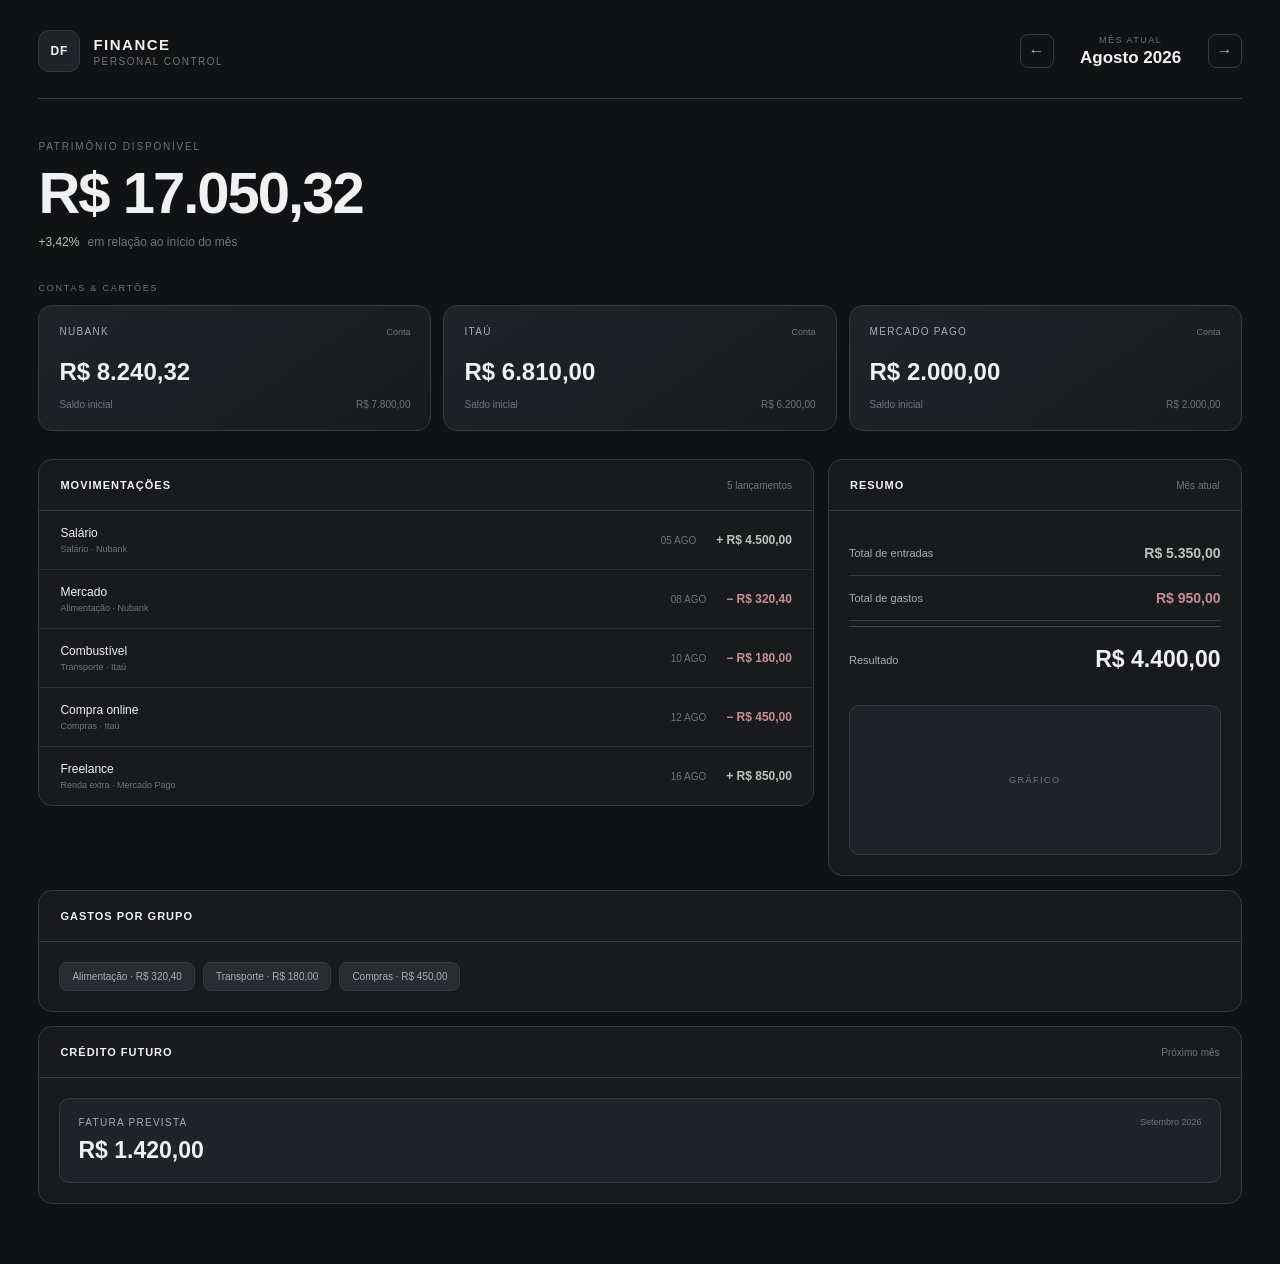
==== index.html @ 7b8a0414 "fist, template completo" ====
<!DOCTYPE html>
<html lang="pt-BR">

<head>

    <meta charset="UTF-8">

    <meta
        name="viewport"
        content="width=device-width, initial-scale=1.0"
    >

    <title>Finance</title>

    <link rel="stylesheet" href="./css/base.css">
    <link rel="stylesheet" href="./css/theme.css">
    <link rel="stylesheet" href="./css/layout.css">

</head>


<body>

    <main id="app">

        <header id="header"></header>

        <section id="balance"></section>

        <section id="accounts"></section>

        <section class="main-grid">

            <section id="transactions"></section>

            <aside id="summary"></aside>

        </section>

        <section id="categories"></section>

        <section id="credit"></section>

    </main>


    <script
        type="module"
        src="./js/app.js"
    ></script>

</body>

</html>
---- css/base.css ----
* {
    box-sizing: border-box;
}


html {
    scroll-behavior: smooth;
}


body {

    margin: 0;

    background: var(--bg);

    color: var(--text);

    font-family:
        Inter,
        "Segoe UI",
        Roboto,
        Arial,
        sans-serif;

    -webkit-font-smoothing: antialiased;

}


button,
input,
select {

    font: inherit;

}


button {

    cursor: pointer;

}


button:focus-visible,
input:focus-visible,
select:focus-visible {

    outline: 1px solid var(--border-light);

    outline-offset: 2px;

}


h1,
h2,
h3,
p {

    margin: 0;

}


.hidden {

    display: none !important;

}
---- css/theme.css ----
:root {

    /* =========================
       BACKGROUND
    ========================= */

    --bg: #111214;

    --surface: #181a1e;

    --surface-2: #202328;

    --surface-3: #292d32;


    /* =========================
       BORDERS
    ========================= */

    --border: #353940;

    --border-light: #41454c;


    /* =========================
       TEXT
    ========================= */

    --text: #f0f1f2;

    --text-soft: #a8acb2;

    --text-muted: #6f747c;


    /* =========================
       STATUS
    ========================= */

    --positive: #b8c5bc;

    --negative: #c58f92;

    --warning: #c2b58d;


    /* =========================
       GENERAL
    ========================= */

    --radius: 14px;

    --radius-small: 9px;

    --transition: 180ms ease;

}
---- css/layout.css ----
/* =========================
   PAGE
========================= */

#app {

    width: min(1500px, 94%);

    margin: 0 auto;

    padding: 30px 0 60px;

}


/* =========================
   HEADER
========================= */

.header {

    display: flex;

    align-items: center;

    justify-content: space-between;

    padding-bottom: 26px;

    border-bottom: 1px solid var(--border);

}


/* =========================
   BRAND
========================= */

.brand {

    display: flex;

    align-items: center;

    gap: 13px;

}


.brand-logo {

    width: 42px;
    height: 42px;

    display: flex;

    align-items: center;
    justify-content: center;

    background: var(--surface-2);

    border: 1px solid var(--border);

    border-radius: 11px;

    font-size: 12px;

    font-weight: 700;

    letter-spacing: 1px;

}


.brand-name {

    font-size: 15px;

    font-weight: 650;

    letter-spacing: 1.5px;

}


.brand-subtitle {

    margin-top: 3px;

    color: var(--text-muted);

    font-size: 10px;

    text-transform: uppercase;

    letter-spacing: 1.5px;

}


/* =========================
   MONTH
========================= */

.month-control {

    display: flex;

    align-items: center;

    gap: 12px;

}


.month-button {

    width: 34px;
    height: 34px;

    display: flex;

    align-items: center;
    justify-content: center;

    background: transparent;

    color: var(--text-soft);

    border: 1px solid var(--border);

    border-radius: 8px;

    transition: var(--transition);

}


.month-button:hover {

    background: var(--surface-2);

    border-color: var(--border-light);

}


.month-display {

    min-width: 130px;

    text-align: center;

}


.month-label {

    color: var(--text-muted);

    font-size: 9px;

    text-transform: uppercase;

    letter-spacing: 1.5px;

}


.month-name {

    margin-top: 3px;

    font-size: 17px;

    font-weight: 600;

}


/* =========================
   BALANCE
========================= */

.balance-section {

    padding: 42px 0 34px;

}


.balance-label {

    color: var(--text-muted);

    font-size: 10px;

    text-transform: uppercase;

    letter-spacing: 1.8px;

}


.balance-value {

    margin-top: 7px;

    font-size: clamp(38px, 5vw, 58px);

    font-weight: 600;

    letter-spacing: -2px;

}


.balance-change {

    display: flex;

    align-items: center;

    gap: 8px;

    margin-top: 9px;

    color: var(--text-muted);

    font-size: 12px;

}


.positive {

    color: var(--positive);

}


.negative {

    color: var(--negative);

}


/* =========================
   ACCOUNTS
========================= */

.section-label {

    margin-bottom: 12px;

    color: var(--text-muted);

    font-size: 9px;

    text-transform: uppercase;

    letter-spacing: 1.8px;

}


.accounts-grid {

    display: grid;

    grid-template-columns:
        repeat(
            auto-fit,
            minmax(220px, 1fr)
        );

    gap: 12px;

}


.account-card {

    padding: 20px;

    background:
        linear-gradient(
            145deg,
            var(--surface-2),
            var(--surface)
        );

    border: 1px solid var(--border);

    border-radius: var(--radius);

    transition: var(--transition);

}


.account-card:hover {

    transform: translateY(-2px);

    border-color: var(--border-light);

}


.account-header {

    display: flex;

    justify-content: space-between;

    align-items: center;

}


.account-name {

    color: var(--text-soft);

    font-size: 10px;

    text-transform: uppercase;

    letter-spacing: 1.3px;

}


.account-type {

    color: var(--text-muted);

    font-size: 9px;

}


.account-value {

    margin-top: 21px;

    font-size: 24px;

    font-weight: 550;

}


.account-footer {

    display: flex;

    justify-content: space-between;

    margin-top: 13px;

    color: var(--text-muted);

    font-size: 10px;

}


/* =========================
   MAIN GRID
========================= */

.main-grid {

    display: grid;

    grid-template-columns:
        minmax(0, 1.5fr)
        minmax(300px, .8fr);

    gap: 14px;

    margin-top: 28px;

}


/* =========================
   PANEL
========================= */

.panel {

    overflow: hidden;

    background: var(--surface);

    border: 1px solid var(--border);

    border-radius: var(--radius);

}


.panel-header {

    display: flex;

    align-items: center;

    justify-content: space-between;

    padding: 19px 21px;

    border-bottom: 1px solid var(--border);

}


.panel-title {

    font-size: 11px;

    font-weight: 600;

    text-transform: uppercase;

    letter-spacing: 1px;

}


.panel-subtitle {

    color: var(--text-muted);

    font-size: 10px;

}


/* =========================
   TRANSACTIONS
========================= */

.transaction {

    display: grid;

    grid-template-columns:
        1fr
        auto
        auto;

    align-items: center;

    gap: 20px;

    padding: 15px 21px;

    border-bottom: 1px solid #292c31;

}


.transaction:last-child {

    border-bottom: 0;

}


.transaction-name {

    font-size: 12px;

    font-weight: 500;

}


.transaction-meta {

    margin-top: 4px;

    color: var(--text-muted);

    font-size: 9px;

}


.transaction-date {

    color: var(--text-muted);

    font-size: 10px;

}


.transaction-value {

    font-size: 12px;

    font-weight: 600;

    text-align: right;

}


/* =========================
   SUMMARY
========================= */

.summary {

    padding: 20px;

}


.summary-row {

    display: flex;

    align-items: center;

    justify-content: space-between;

    padding: 14px 0;

    border-bottom: 1px solid var(--border);

}


.summary-label {

    color: var(--text-soft);

    font-size: 11px;

}


.summary-value {

    font-size: 14px;

    font-weight: 600;

}


.summary-total {

    margin-top: 5px;

    padding-top: 19px;

    border-top: 1px solid var(--border-light);

    border-bottom: 0;

}


.summary-total .summary-value {

    font-size: 23px;

}


/* =========================
   CHART
========================= */

.chart-placeholder {

    height: 150px;

    margin-top: 18px;

    display: flex;

    align-items: center;

    justify-content: center;

    background: var(--surface-2);

    border: 1px solid var(--border);

    border-radius: 10px;

    color: var(--text-muted);

    font-size: 9px;

    letter-spacing: 1.5px;

}


/* =========================
   CATEGORIES
========================= */

.bottom-panel {

    margin-top: 14px;

}


.category-container {

    padding: 20px;

}


.category-list {

    display: flex;

    flex-wrap: wrap;

    gap: 8px;

}


.category {

    padding: 8px 12px;

    background: var(--surface-3);

    border: 1px solid var(--border);

    border-radius: 8px;

    color: var(--text-soft);

    font-size: 10px;

}


/* =========================
   CREDIT
========================= */

.credit-panel {

    margin-top: 14px;

}


.credit-content {

    padding: 20px;

}


.credit-box {

    padding: 18px;

    background: var(--surface-2);

    border: 1px solid var(--border);

    border-radius: 10px;

}


.credit-header {

    display: flex;

    justify-content: space-between;

}


.credit-label {

    color: var(--text-soft);

    font-size: 10px;

    text-transform: uppercase;

    letter-spacing: 1.3px;

}


.credit-month {

    color: var(--text-muted);

    font-size: 9px;

}


.credit-value {

    margin-top: 9px;

    font-size: 23px;

    font-weight: 600;

}


/* =========================
   MOBILE
========================= */

@media (max-width: 850px) {

    #app {

        width: 92%;

        padding-top: 20px;

    }


    .main-grid {

        grid-template-columns: 1fr;

    }


    .header {

        align-items: flex-start;

    }


    .transaction {

        grid-template-columns:
            1fr
            auto;

    }


    .transaction-date {

        display: none;

    }

}


@media (max-width: 520px) {

    .brand-subtitle {

        display: none;

    }


    .month-display {

        min-width: 105px;

    }


    .month-name {

        font-size: 14px;

    }


    .balance-value {

        font-size: 40px;

    }

}
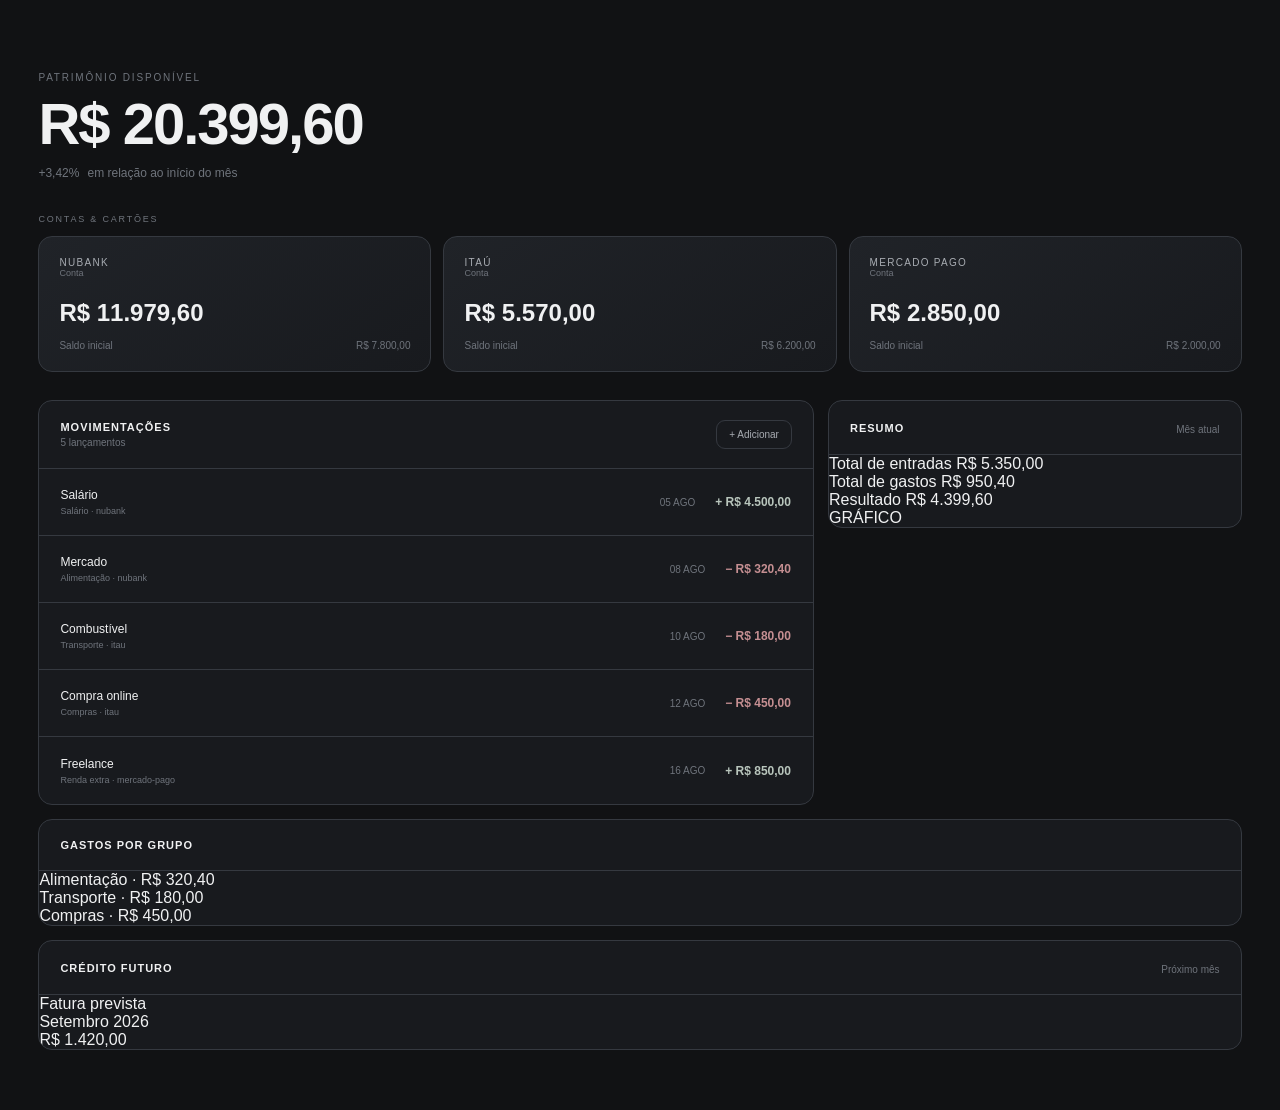
==== commit 9fcc5540: "layout de movimentações ta melhorando kk" ====
--- a/index.html
+++ b/index.html
@@ -10,11 +10,13 @@
         content="width=device-width, initial-scale=1.0"
     >
 
-    <title>Finance</title>
+    <title>Dobberman Finance</title>
 
+
+    <link rel="stylesheet" href="./css/theme.css">
     <link rel="stylesheet" href="./css/base.css">
-    <link rel="stylesheet" href="./css/theme.css">
     <link rel="stylesheet" href="./css/layout.css">
+    <link rel="stylesheet" href="./css/components/transactions.css">
 
 </head>
 
--- a/css/base.css
+++ b/css/base.css
@@ -1,12 +1,24 @@
+/* =========================
+   RESET
+========================= */
+
 * {
+
     box-sizing: border-box;
+
 }
 
 
 html {
+
     scroll-behavior: smooth;
+
 }
 
+
+/* =========================
+   BODY
+========================= */
 
 body {
 
@@ -28,6 +40,10 @@
 }
 
 
+/* =========================
+   FORM ELEMENTS
+========================= */
+
 button,
 input,
 select {
@@ -44,6 +60,10 @@
 }
 
 
+/* =========================
+   ACCESSIBILITY
+========================= */
+
 button:focus-visible,
 input:focus-visible,
 select:focus-visible {
@@ -55,6 +75,10 @@
 }
 
 
+/* =========================
+   TEXT
+========================= */
+
 h1,
 h2,
 h3,
@@ -65,6 +89,10 @@
 }
 
 
+/* =========================
+   UTILITIES
+========================= */
+
 .hidden {
 
     display: none !important;
--- a/css/layout.css
+++ b/css/layout.css
@@ -63,6 +63,8 @@
 
     border-radius: 11px;
 
+    color: var(--text);
+
     font-size: 12px;
 
     font-weight: 700;
@@ -123,6 +125,8 @@
     align-items: center;
     justify-content: center;
 
+    padding: 0;
+
     background: transparent;
 
     color: var(--text-soft);
@@ -228,20 +232,6 @@
     color: var(--text-muted);
 
     font-size: 12px;
-
-}
-
-
-.positive {
-
-    color: var(--positive);
-
-}
-
-
-.negative {
-
-    color: var(--negative);
 
 }
 
@@ -313,9 +303,9 @@
 
     display: flex;
 
+    align-items: center;
+
     justify-content: space-between;
-
-    align-items: center;
 
 }
 
@@ -434,6 +424,8 @@
 
 .panel-subtitle {
 
+    margin-top: 4px;
+
     color: var(--text-muted);
 
     font-size: 10px;
@@ -442,286 +434,195 @@
 
 
 /* =========================
-   TRANSACTIONS
-========================= */
-
-.transaction {
-
-    display: grid;
-
-    grid-template-columns:
-        1fr
-        auto
-        auto;
-
-    align-items: center;
-
-    gap: 20px;
-
-    padding: 15px 21px;
-
-    border-bottom: 1px solid #292c31;
-
-}
-
-
-.transaction:last-child {
-
-    border-bottom: 0;
-
-}
-
-
-.transaction-name {
+   BOTTOM SECTIONS
+========================= */
+
+.bottom-panel {
+
+    margin-top: 14px;
+
+}
+
+
+.credit-panel {
+
+    margin-top: 14px;
+
+}
+
+
+/* =========================
+   EDIT BUTTON
+========================= */
+
+.edit-button {
+
+    width: 30px;
+    height: 30px;
+
+    display: flex;
+
+    align-items: center;
+    justify-content: center;
+
+    padding: 0;
+
+    background: transparent;
+
+    color: var(--text-muted);
+
+    border: 1px solid transparent;
+
+    border-radius: 8px;
+
+    font-size: 14px;
+
+    transition: var(--transition);
+
+}
+
+
+.edit-button:hover {
+
+    background: var(--surface-3);
+
+    color: var(--text);
+
+    border-color: var(--border);
+
+}
+
+
+/* =========================
+   EDIT INPUTS
+========================= */
+
+.edit-input {
+
+    width: 100%;
+
+    background: var(--surface-3);
+
+    color: var(--text);
+
+    border: 1px solid var(--border);
+
+    border-radius: 8px;
+
+    padding: 10px 12px;
+
+    font-family: inherit;
+
+    transition: var(--transition);
+
+}
+
+
+.edit-input:hover {
+
+    border-color: var(--border-light);
+
+}
+
+
+.edit-input:focus {
+
+    border-color: var(--text-soft);
+
+    outline: none;
+
+}
+
+
+.edit-input.text {
 
     font-size: 12px;
 
-    font-weight: 500;
-
-}
-
-
-.transaction-meta {
-
-    margin-top: 4px;
-
-    color: var(--text-muted);
-
-    font-size: 9px;
-
-}
-
-
-.transaction-date {
-
-    color: var(--text-muted);
+    font-weight: 600;
+
+}
+
+
+.edit-input.money {
+
+    font-size: 22px;
+
+    font-weight: 600;
+
+}
+
+
+.edit-input.small {
+
+    font-size: 11px;
+
+}
+
+
+/* =========================
+   EDIT ACTIONS
+========================= */
+
+.edit-actions {
+
+    display: flex;
+
+    justify-content: flex-end;
+
+    gap: 8px;
+
+    margin-top: 16px;
+
+}
+
+
+.edit-action {
+
+    padding: 9px 14px;
+
+    border-radius: 8px;
 
     font-size: 10px;
 
-}
-
-
-.transaction-value {
-
-    font-size: 12px;
-
     font-weight: 600;
 
-    text-align: right;
-
-}
-
-
-/* =========================
-   SUMMARY
-========================= */
-
-.summary {
-
-    padding: 20px;
-
-}
-
-
-.summary-row {
-
-    display: flex;
-
-    align-items: center;
-
-    justify-content: space-between;
-
-    padding: 14px 0;
-
-    border-bottom: 1px solid var(--border);
-
-}
-
-
-.summary-label {
+    transition: var(--transition);
+
+}
+
+
+.edit-cancel {
+
+    background: transparent;
 
     color: var(--text-soft);
 
-    font-size: 11px;
-
-}
-
-
-.summary-value {
-
-    font-size: 14px;
-
-    font-weight: 600;
-
-}
-
-
-.summary-total {
-
-    margin-top: 5px;
-
-    padding-top: 19px;
-
-    border-top: 1px solid var(--border-light);
-
-    border-bottom: 0;
-
-}
-
-
-.summary-total .summary-value {
-
-    font-size: 23px;
-
-}
-
-
-/* =========================
-   CHART
-========================= */
-
-.chart-placeholder {
-
-    height: 150px;
-
-    margin-top: 18px;
-
-    display: flex;
-
-    align-items: center;
-
-    justify-content: center;
-
-    background: var(--surface-2);
-
     border: 1px solid var(--border);
 
-    border-radius: 10px;
-
-    color: var(--text-muted);
-
-    font-size: 9px;
-
-    letter-spacing: 1.5px;
-
-}
-
-
-/* =========================
-   CATEGORIES
-========================= */
-
-.bottom-panel {
-
-    margin-top: 14px;
-
-}
-
-
-.category-container {
-
-    padding: 20px;
-
-}
-
-
-.category-list {
-
-    display: flex;
-
-    flex-wrap: wrap;
-
-    gap: 8px;
-
-}
-
-
-.category {
-
-    padding: 8px 12px;
+}
+
+
+.edit-cancel:hover {
 
     background: var(--surface-3);
 
-    border: 1px solid var(--border);
-
-    border-radius: 8px;
-
-    color: var(--text-soft);
-
-    font-size: 10px;
-
-}
-
-
-/* =========================
-   CREDIT
-========================= */
-
-.credit-panel {
-
-    margin-top: 14px;
-
-}
-
-
-.credit-content {
-
-    padding: 20px;
-
-}
-
-
-.credit-box {
-
-    padding: 18px;
-
-    background: var(--surface-2);
-
-    border: 1px solid var(--border);
-
-    border-radius: 10px;
-
-}
-
-
-.credit-header {
-
-    display: flex;
-
-    justify-content: space-between;
-
-}
-
-
-.credit-label {
-
-    color: var(--text-soft);
-
-    font-size: 10px;
-
-    text-transform: uppercase;
-
-    letter-spacing: 1.3px;
-
-}
-
-
-.credit-month {
-
-    color: var(--text-muted);
-
-    font-size: 9px;
-
-}
-
-
-.credit-value {
-
-    margin-top: 9px;
-
-    font-size: 23px;
-
-    font-weight: 600;
+}
+
+
+.edit-save {
+
+    background: var(--text);
+
+    color: var(--bg);
+
+    border: 1px solid var(--text);
+
+}
+
+
+.edit-save:hover {
+
+    opacity: .85;
 
 }
 
@@ -754,52 +655,36 @@
 
     }
 
-
-    .transaction {
-
-        grid-template-columns:
-            1fr
-            auto;
+}
+
+
+@media (max-width: 520px) {
+
+    .brand-subtitle {
+
+        display: none;
 
     }
 
 
-    .transaction-date {
-
-        display: none;
+    .month-display {
+
+        min-width: 105px;
 
     }
 
-}
-
-
-@media (max-width: 520px) {
-
-    .brand-subtitle {
-
-        display: none;
+
+    .month-name {
+
+        font-size: 14px;
 
     }
 
 
-    .month-display {
-
-        min-width: 105px;
+    .balance-value {
+
+        font-size: 40px;
 
     }
 
-
-    .month-name {
-
-        font-size: 14px;
-
-    }
-
-
-    .balance-value {
-
-        font-size: 40px;
-
-    }
-
 }
--- a/css/components/transactions.css
+++ b/css/components/transactions.css
@@ -0,0 +1,562 @@
+ /* =========================
+    TRANSACTIONS LIST
+ ========================= */
+
+.transactions-list {
+
+    max-height: 430px;
+
+    overflow-y: auto;
+
+}
+
+
+/* =========================
+   TRANSACTION
+========================= */
+
+.transaction {
+
+    display: flex;
+
+    align-items: stretch;
+
+    min-height: 67px;
+
+    border-bottom: 1px solid var(--border);
+
+    overflow: hidden;
+
+    transition:
+        background var(--transition);
+
+}
+
+
+.transaction:last-child {
+
+    border-bottom: 0;
+
+}
+
+
+.transaction:hover {
+
+    background: rgba(255, 255, 255, 0.018);
+
+}
+
+
+/* =========================
+   CONTENT
+========================= */
+
+.transaction-content {
+
+    flex: 1;
+
+    min-width: 0;
+
+    display: grid;
+
+    grid-template-columns:
+        minmax(0, 1fr)
+        auto
+        auto;
+
+    align-items: center;
+
+    gap: 20px;
+
+    padding: 15px 21px;
+
+    transition:
+        padding-right 180ms ease;
+
+}
+
+
+/* =========================
+   MAIN
+========================= */
+
+.transaction-main {
+
+    min-width: 0;
+
+}
+
+
+.transaction-name {
+
+    overflow: hidden;
+
+    color: var(--text);
+
+    font-size: 12px;
+
+    font-weight: 500;
+
+    text-overflow: ellipsis;
+
+    white-space: nowrap;
+
+}
+
+
+.transaction-meta {
+
+    margin-top: 4px;
+
+    color: var(--text-muted);
+
+    font-size: 9px;
+
+}
+
+
+/* =========================
+   DATE
+========================= */
+
+.transaction-date {
+
+    color: var(--text-muted);
+
+    font-size: 10px;
+
+    white-space: nowrap;
+
+}
+
+
+/* =========================
+   VALUE
+========================= */
+
+.transaction-value {
+
+    font-size: 12px;
+
+    font-weight: 600;
+
+    text-align: right;
+
+    white-space: nowrap;
+
+}
+
+
+.transaction-value.positive {
+
+    color: var(--positive);
+
+}
+
+
+.transaction-value.negative {
+
+    color: var(--negative);
+
+}
+
+
+/* =========================
+   EDIT BUTTON
+========================= */
+
+.transaction-edit {
+
+    width: 0;
+
+    min-width: 0;
+
+    flex-shrink: 0;
+
+    display: flex;
+
+    align-items: center;
+
+    justify-content: center;
+
+    padding: 0;
+
+    background: var(--surface-2);
+
+    color: var(--text-muted);
+
+    border: 0;
+
+    border-left: 1px solid transparent;
+
+    font-size: 14px;
+
+    overflow: hidden;
+
+    opacity: 0;
+
+    transform: translateX(100%);
+
+    pointer-events: none;
+
+    transition:
+        width 180ms ease,
+        min-width 180ms ease,
+        opacity 140ms ease,
+        transform 180ms ease,
+        border-color 180ms ease,
+        background 180ms ease,
+        color 180ms ease;
+
+}
+
+
+/* =========================
+   SHOW EDIT
+========================= */
+
+.transaction:hover .transaction-edit {
+
+    width: 44px;
+
+    min-width: 44px;
+
+    border-left-color: var(--border);
+
+    opacity: 1;
+
+    transform: translateX(0);
+
+    pointer-events: auto;
+
+}
+
+
+/* =========================
+   BUTTON HOVER
+========================= */
+
+.transaction-edit:hover {
+
+    background: var(--surface-3);
+
+    color: var(--text);
+
+}
+
+
+/* =========================
+   ADD
+========================= */
+
+.transaction-add {
+
+    padding: 8px 12px;
+
+    background: transparent;
+
+    color: var(--text-soft);
+
+    border: 1px solid var(--border);
+
+    border-radius: var(--radius-small);
+
+    font-size: 10px;
+
+    transition: var(--transition);
+
+}
+
+
+.transaction-add:hover {
+
+    background: var(--surface-2);
+
+    color: var(--text);
+
+    border-color: var(--border-light);
+
+}
+
+
+/* =========================
+   SCROLLBAR
+========================= */
+
+.transactions-list::-webkit-scrollbar {
+
+    width: 6px;
+
+}
+
+
+.transactions-list::-webkit-scrollbar-track {
+
+    background: transparent;
+
+}
+
+
+.transactions-list::-webkit-scrollbar-thumb {
+
+    background: var(--border);
+
+    border-radius: 10px;
+
+}
+
+
+.transactions-list::-webkit-scrollbar-thumb:hover {
+
+    background: var(--border-light);
+
+}
+
+
+/* =========================
+   MOBILE
+========================= */
+
+@media (max-width: 850px) {
+
+    .transaction-content {
+
+        grid-template-columns:
+            minmax(0, 1fr)
+            auto;
+
+    }
+
+
+    .transaction-date {
+
+        display: none;
+
+    }
+
+
+    .transaction-edit {
+
+        width: 44px;
+
+        min-width: 44px;
+
+        opacity: 1;
+
+        transform: translateX(0);
+
+        pointer-events: auto;
+
+        border-left-color: var(--border);
+
+    }
+
+}
+
+
+@media (max-width: 520px) {
+
+    .transaction-content {
+
+        padding-left: 16px;
+
+        padding-right: 16px;
+
+    }
+
+}
+
+/* =========================
+   EDIT FORM
+========================= */
+
+.transaction-edit-form {
+
+    grid-column: 1 / -1;
+
+    display: grid;
+
+    grid-template-columns:
+        minmax(140px, 1.4fr)
+        minmax(110px, 1fr)
+        minmax(120px, 1fr)
+        90px
+        120px
+        auto;
+
+    align-items: center;
+
+    gap: 8px;
+
+}
+
+
+/* =========================
+   INPUT
+========================= */
+
+.transaction-input {
+
+    width: 100%;
+
+    min-width: 0;
+
+    padding: 9px 10px;
+
+    background: var(--surface-2);
+
+    color: var(--text);
+
+    border: 1px solid var(--border);
+
+    border-radius: var(--radius-small);
+
+    font-size: 10px;
+
+    transition: var(--transition);
+
+}
+
+
+.transaction-input::placeholder {
+
+    color: var(--text-muted);
+
+}
+
+
+.transaction-input:hover {
+
+    border-color: var(--border-light);
+
+}
+
+
+.transaction-input:focus {
+
+    outline: none;
+
+    border-color: var(--border-light);
+
+    background: var(--surface-3);
+
+}
+
+
+.transaction-input-money {
+
+    font-weight: 600;
+
+}
+
+
+/* =========================
+   ACTIONS
+========================= */
+
+.transaction-edit-actions {
+
+    display: flex;
+
+    align-items: center;
+
+    gap: 5px;
+
+}
+
+
+.transaction-action {
+
+    padding: 8px 10px;
+
+    border-radius: var(--radius-small);
+
+    font-size: 9px;
+
+    font-weight: 600;
+
+    transition: var(--transition);
+
+}
+
+
+.transaction-cancel {
+
+    background: transparent;
+
+    color: var(--text-muted);
+
+    border: 1px solid var(--border);
+
+}
+
+
+.transaction-cancel:hover {
+
+    background: var(--surface-2);
+
+    color: var(--text-soft);
+
+}
+
+
+.transaction-save {
+
+    background: var(--text);
+
+    color: var(--bg);
+
+    border: 1px solid var(--text);
+
+}
+
+
+.transaction-save:hover {
+
+    opacity: 0.85;
+
+}
+
+
+/* =========================
+   MOBILE
+========================= */
+
+@media (max-width: 850px) {
+
+    .transaction-edit-form {
+
+        grid-template-columns:
+            1fr
+            1fr;
+
+    }
+
+
+    .transaction-edit-actions {
+
+        grid-column: 1 / -1;
+
+        justify-content: flex-end;
+
+    }
+
+}
+
+
+@media (max-width: 520px) {
+
+    .transaction-edit-form {
+
+        grid-template-columns: 1fr;
+
+    }
+
+
+    .transaction-edit-actions {
+
+        grid-column: auto;
+
+    }
+
+}
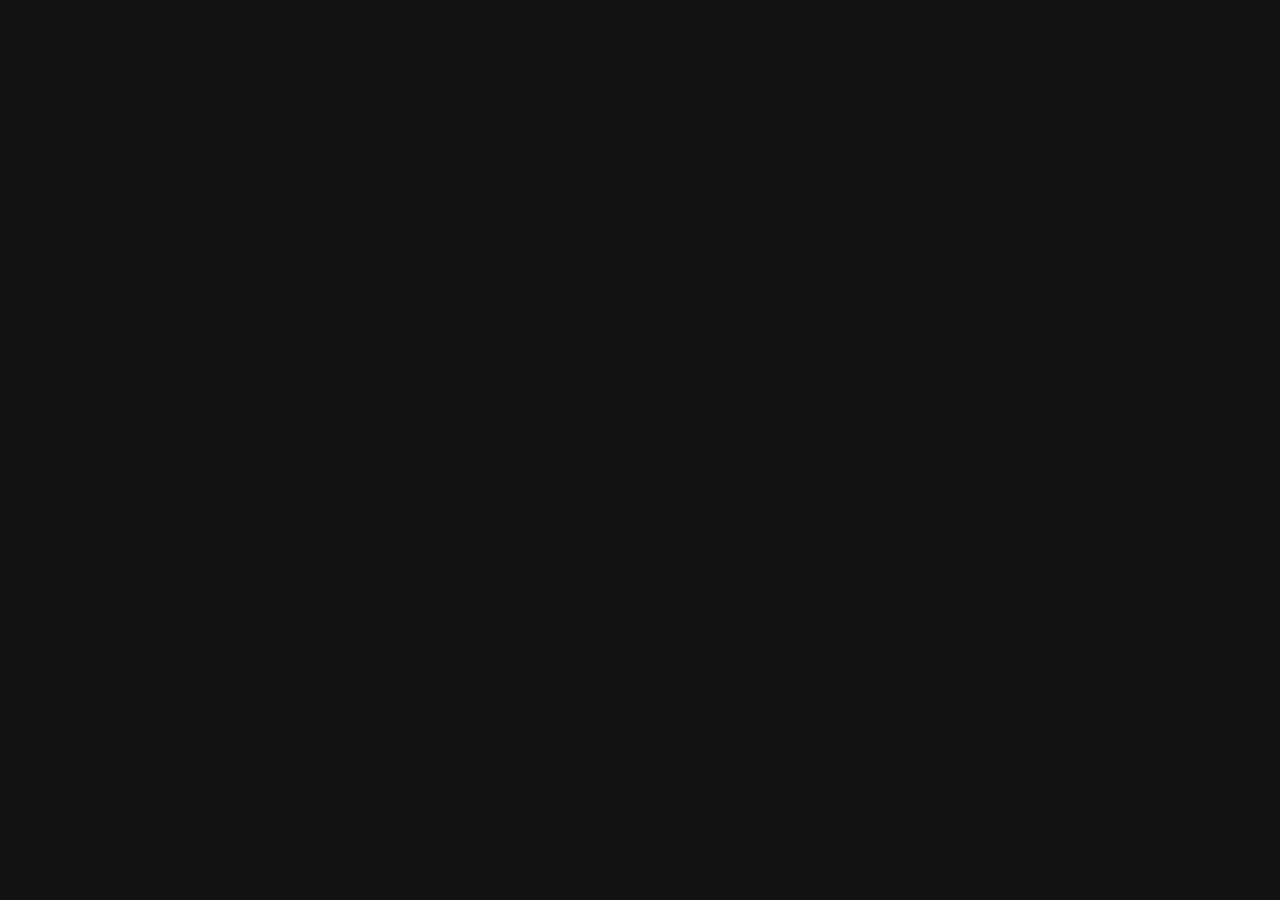
==== commit 3de3e35e: "fase 2 - movimentação" ====
--- a/index.html
+++ b/index.html
@@ -1,4 +1,5 @@
 <!DOCTYPE html>
+
 <html lang="pt-BR">
 
 <head>
@@ -10,41 +11,17 @@
         content="width=device-width, initial-scale=1.0"
     >
 
-    <title>Dobberman Finance</title>
+    <title>Finance</title>
 
-
-    <link rel="stylesheet" href="./css/theme.css">
+    <link rel="stylesheet" href="./css/variables.css">
     <link rel="stylesheet" href="./css/base.css">
     <link rel="stylesheet" href="./css/layout.css">
-    <link rel="stylesheet" href="./css/components/transactions.css">
 
 </head>
 
-
 <body>
 
-    <main id="app">
-
-        <header id="header"></header>
-
-        <section id="balance"></section>
-
-        <section id="accounts"></section>
-
-        <section class="main-grid">
-
-            <section id="transactions"></section>
-
-            <aside id="summary"></aside>
-
-        </section>
-
-        <section id="categories"></section>
-
-        <section id="credit"></section>
-
-    </main>
-
+    <main id="app"></main>
 
     <script
         type="module"
--- a/css/variables.css
+++ b/css/variables.css
@@ -0,0 +1,57 @@
+:root {
+
+    /* =========================
+       BACKGROUND
+    ========================= */
+
+    --bg: #111214;
+
+    --surface: #181a1e;
+
+    --surface-2: #202328;
+
+    --surface-3: #292d32;
+
+
+    /* =========================
+       BORDERS
+    ========================= */
+
+    --border: #353940;
+
+    --border-light: #41454c;
+
+
+    /* =========================
+       TEXT
+    ========================= */
+
+    --text: #f0f1f2;
+
+    --text-soft: #a8acb2;
+
+    --text-muted: #6f747c;
+
+
+    /* =========================
+       STATUS
+    ========================= */
+
+    --positive: #b8c5bc;
+
+    --negative: #c58f92;
+
+    --warning: #c2b58d;
+
+
+    /* =========================
+       GENERAL
+    ========================= */
+
+    --radius: 14px;
+
+    --radius-small: 9px;
+
+    --transition: 180ms ease;
+
+}
--- a/css/base.css
+++ b/css/base.css
@@ -1,7 +1,3 @@
-/* =========================
-   RESET
-========================= */
-
 * {
 
     box-sizing: border-box;
@@ -15,10 +11,6 @@
 
 }
 
-
-/* =========================
-   BODY
-========================= */
 
 body {
 
@@ -40,10 +32,6 @@
 }
 
 
-/* =========================
-   FORM ELEMENTS
-========================= */
-
 button,
 input,
 select {
@@ -60,10 +48,6 @@
 }
 
 
-/* =========================
-   ACCESSIBILITY
-========================= */
-
 button:focus-visible,
 input:focus-visible,
 select:focus-visible {
@@ -75,10 +59,6 @@
 }
 
 
-/* =========================
-   TEXT
-========================= */
-
 h1,
 h2,
 h3,
@@ -89,10 +69,6 @@
 }
 
 
-/* =========================
-   UTILITIES
-========================= */
-
 .hidden {
 
     display: none !important;
--- a/css/layout.css
+++ b/css/layout.css
@@ -1,5 +1,5 @@
 /* =========================
-   PAGE
+   APP
 ========================= */
 
 #app {
@@ -14,352 +14,7 @@
 
 
 /* =========================
-   HEADER
-========================= */
-
-.header {
-
-    display: flex;
-
-    align-items: center;
-
-    justify-content: space-between;
-
-    padding-bottom: 26px;
-
-    border-bottom: 1px solid var(--border);
-
-}
-
-
-/* =========================
-   BRAND
-========================= */
-
-.brand {
-
-    display: flex;
-
-    align-items: center;
-
-    gap: 13px;
-
-}
-
-
-.brand-logo {
-
-    width: 42px;
-    height: 42px;
-
-    display: flex;
-
-    align-items: center;
-    justify-content: center;
-
-    background: var(--surface-2);
-
-    border: 1px solid var(--border);
-
-    border-radius: 11px;
-
-    color: var(--text);
-
-    font-size: 12px;
-
-    font-weight: 700;
-
-    letter-spacing: 1px;
-
-}
-
-
-.brand-name {
-
-    font-size: 15px;
-
-    font-weight: 650;
-
-    letter-spacing: 1.5px;
-
-}
-
-
-.brand-subtitle {
-
-    margin-top: 3px;
-
-    color: var(--text-muted);
-
-    font-size: 10px;
-
-    text-transform: uppercase;
-
-    letter-spacing: 1.5px;
-
-}
-
-
-/* =========================
-   MONTH
-========================= */
-
-.month-control {
-
-    display: flex;
-
-    align-items: center;
-
-    gap: 12px;
-
-}
-
-
-.month-button {
-
-    width: 34px;
-    height: 34px;
-
-    display: flex;
-
-    align-items: center;
-    justify-content: center;
-
-    padding: 0;
-
-    background: transparent;
-
-    color: var(--text-soft);
-
-    border: 1px solid var(--border);
-
-    border-radius: 8px;
-
-    transition: var(--transition);
-
-}
-
-
-.month-button:hover {
-
-    background: var(--surface-2);
-
-    border-color: var(--border-light);
-
-}
-
-
-.month-display {
-
-    min-width: 130px;
-
-    text-align: center;
-
-}
-
-
-.month-label {
-
-    color: var(--text-muted);
-
-    font-size: 9px;
-
-    text-transform: uppercase;
-
-    letter-spacing: 1.5px;
-
-}
-
-
-.month-name {
-
-    margin-top: 3px;
-
-    font-size: 17px;
-
-    font-weight: 600;
-
-}
-
-
-/* =========================
-   BALANCE
-========================= */
-
-.balance-section {
-
-    padding: 42px 0 34px;
-
-}
-
-
-.balance-label {
-
-    color: var(--text-muted);
-
-    font-size: 10px;
-
-    text-transform: uppercase;
-
-    letter-spacing: 1.8px;
-
-}
-
-
-.balance-value {
-
-    margin-top: 7px;
-
-    font-size: clamp(38px, 5vw, 58px);
-
-    font-weight: 600;
-
-    letter-spacing: -2px;
-
-}
-
-
-.balance-change {
-
-    display: flex;
-
-    align-items: center;
-
-    gap: 8px;
-
-    margin-top: 9px;
-
-    color: var(--text-muted);
-
-    font-size: 12px;
-
-}
-
-
-/* =========================
-   ACCOUNTS
-========================= */
-
-.section-label {
-
-    margin-bottom: 12px;
-
-    color: var(--text-muted);
-
-    font-size: 9px;
-
-    text-transform: uppercase;
-
-    letter-spacing: 1.8px;
-
-}
-
-
-.accounts-grid {
-
-    display: grid;
-
-    grid-template-columns:
-        repeat(
-            auto-fit,
-            minmax(220px, 1fr)
-        );
-
-    gap: 12px;
-
-}
-
-
-.account-card {
-
-    padding: 20px;
-
-    background:
-        linear-gradient(
-            145deg,
-            var(--surface-2),
-            var(--surface)
-        );
-
-    border: 1px solid var(--border);
-
-    border-radius: var(--radius);
-
-    transition: var(--transition);
-
-}
-
-
-.account-card:hover {
-
-    transform: translateY(-2px);
-
-    border-color: var(--border-light);
-
-}
-
-
-.account-header {
-
-    display: flex;
-
-    align-items: center;
-
-    justify-content: space-between;
-
-}
-
-
-.account-name {
-
-    color: var(--text-soft);
-
-    font-size: 10px;
-
-    text-transform: uppercase;
-
-    letter-spacing: 1.3px;
-
-}
-
-
-.account-type {
-
-    color: var(--text-muted);
-
-    font-size: 9px;
-
-}
-
-
-.account-value {
-
-    margin-top: 21px;
-
-    font-size: 24px;
-
-    font-weight: 550;
-
-}
-
-
-.account-footer {
-
-    display: flex;
-
-    justify-content: space-between;
-
-    margin-top: 13px;
-
-    color: var(--text-muted);
-
-    font-size: 10px;
-
-}
-
-
-/* =========================
-   MAIN GRID
+   PAGE GRID
 ========================= */
 
 .main-grid {
@@ -378,251 +33,12 @@
 
 
 /* =========================
-   PANEL
+   PAGE SECTIONS
 ========================= */
 
-.panel {
-
-    overflow: hidden;
-
-    background: var(--surface);
-
-    border: 1px solid var(--border);
-
-    border-radius: var(--radius);
-
-}
-
-
-.panel-header {
-
-    display: flex;
-
-    align-items: center;
-
-    justify-content: space-between;
-
-    padding: 19px 21px;
-
-    border-bottom: 1px solid var(--border);
-
-}
-
-
-.panel-title {
-
-    font-size: 11px;
-
-    font-weight: 600;
-
-    text-transform: uppercase;
-
-    letter-spacing: 1px;
-
-}
-
-
-.panel-subtitle {
-
-    margin-top: 4px;
-
-    color: var(--text-muted);
-
-    font-size: 10px;
-
-}
-
-
-/* =========================
-   BOTTOM SECTIONS
-========================= */
-
-.bottom-panel {
+.bottom-section {
 
     margin-top: 14px;
-
-}
-
-
-.credit-panel {
-
-    margin-top: 14px;
-
-}
-
-
-/* =========================
-   EDIT BUTTON
-========================= */
-
-.edit-button {
-
-    width: 30px;
-    height: 30px;
-
-    display: flex;
-
-    align-items: center;
-    justify-content: center;
-
-    padding: 0;
-
-    background: transparent;
-
-    color: var(--text-muted);
-
-    border: 1px solid transparent;
-
-    border-radius: 8px;
-
-    font-size: 14px;
-
-    transition: var(--transition);
-
-}
-
-
-.edit-button:hover {
-
-    background: var(--surface-3);
-
-    color: var(--text);
-
-    border-color: var(--border);
-
-}
-
-
-/* =========================
-   EDIT INPUTS
-========================= */
-
-.edit-input {
-
-    width: 100%;
-
-    background: var(--surface-3);
-
-    color: var(--text);
-
-    border: 1px solid var(--border);
-
-    border-radius: 8px;
-
-    padding: 10px 12px;
-
-    font-family: inherit;
-
-    transition: var(--transition);
-
-}
-
-
-.edit-input:hover {
-
-    border-color: var(--border-light);
-
-}
-
-
-.edit-input:focus {
-
-    border-color: var(--text-soft);
-
-    outline: none;
-
-}
-
-
-.edit-input.text {
-
-    font-size: 12px;
-
-    font-weight: 600;
-
-}
-
-
-.edit-input.money {
-
-    font-size: 22px;
-
-    font-weight: 600;
-
-}
-
-
-.edit-input.small {
-
-    font-size: 11px;
-
-}
-
-
-/* =========================
-   EDIT ACTIONS
-========================= */
-
-.edit-actions {
-
-    display: flex;
-
-    justify-content: flex-end;
-
-    gap: 8px;
-
-    margin-top: 16px;
-
-}
-
-
-.edit-action {
-
-    padding: 9px 14px;
-
-    border-radius: 8px;
-
-    font-size: 10px;
-
-    font-weight: 600;
-
-    transition: var(--transition);
-
-}
-
-
-.edit-cancel {
-
-    background: transparent;
-
-    color: var(--text-soft);
-
-    border: 1px solid var(--border);
-
-}
-
-
-.edit-cancel:hover {
-
-    background: var(--surface-3);
-
-}
-
-
-.edit-save {
-
-    background: var(--text);
-
-    color: var(--bg);
-
-    border: 1px solid var(--text);
-
-}
-
-
-.edit-save:hover {
-
-    opacity: .85;
 
 }
 
@@ -648,43 +64,4 @@
 
     }
 
-
-    .header {
-
-        align-items: flex-start;
-
-    }
-
-}
-
-
-@media (max-width: 520px) {
-
-    .brand-subtitle {
-
-        display: none;
-
-    }
-
-
-    .month-display {
-
-        min-width: 105px;
-
-    }
-
-
-    .month-name {
-
-        font-size: 14px;
-
-    }
-
-
-    .balance-value {
-
-        font-size: 40px;
-
-    }
-
 }
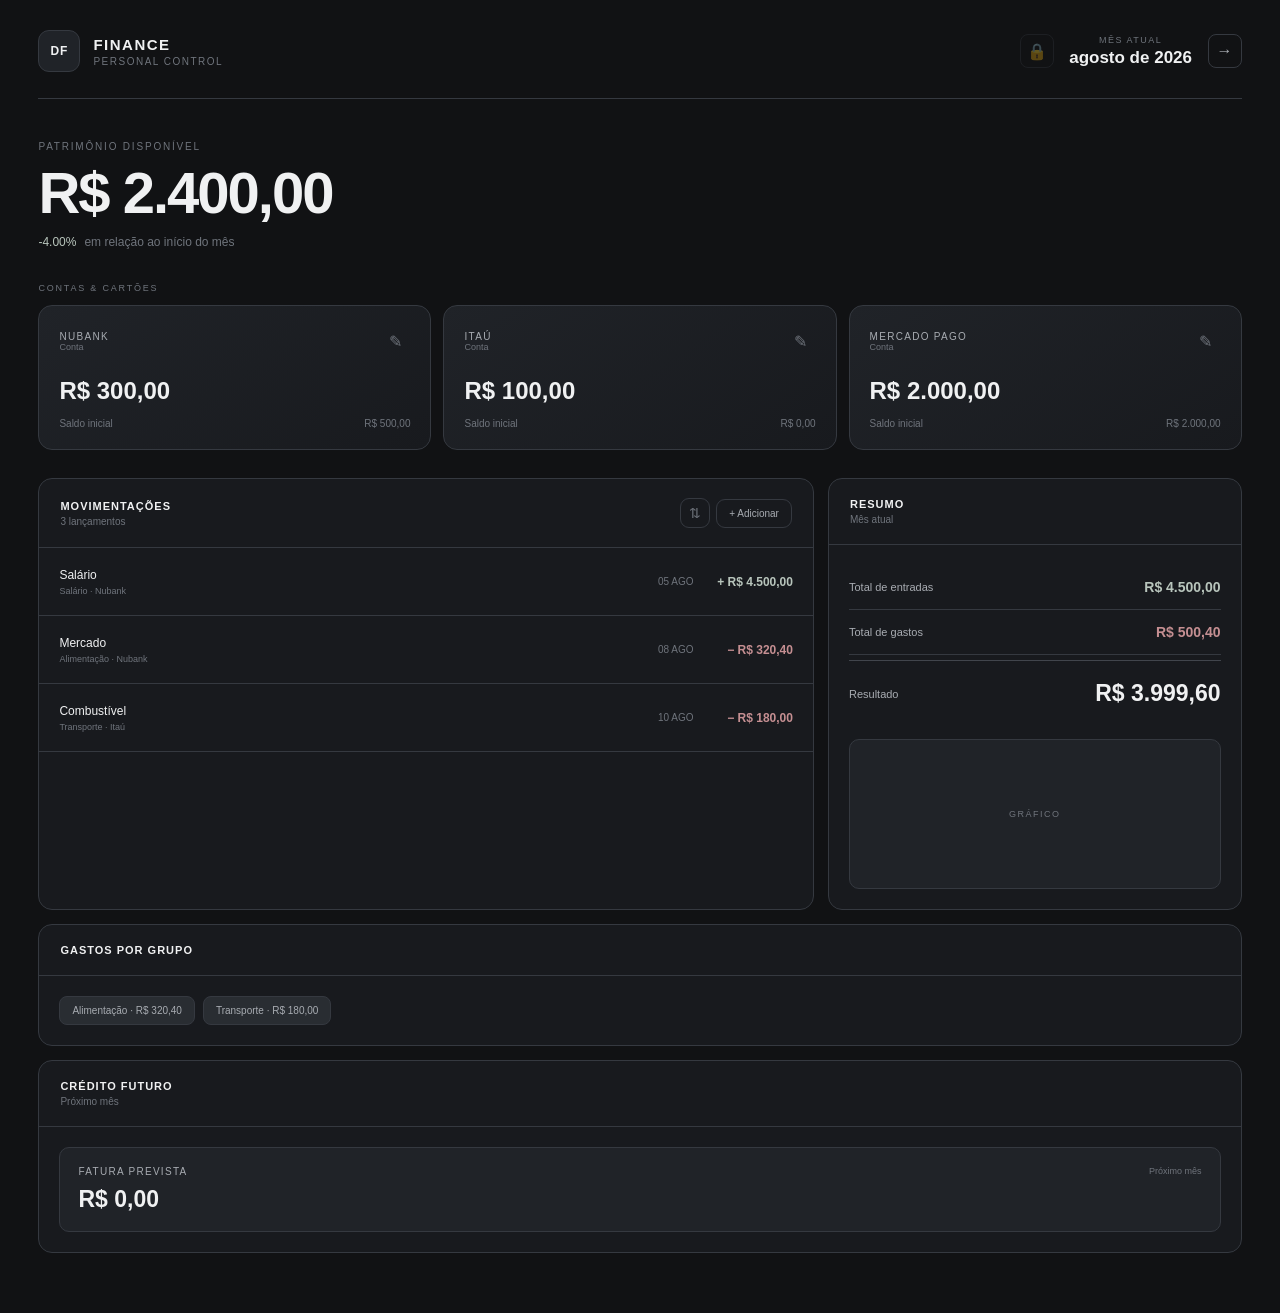
==== commit aef12374: "fase 3 - header" ====
--- a/index.html
+++ b/index.html
@@ -11,7 +11,7 @@
         content="width=device-width, initial-scale=1.0"
     >
 
-    <title>Finance</title>
+    <title>Dobberman Finance</title>
 
     <link rel="stylesheet" href="./css/variables.css">
     <link rel="stylesheet" href="./css/base.css">
--- a/css/base.css
+++ b/css/base.css
@@ -73,4 +73,25 @@
 
     display: none !important;
 
+}
+
+/* =========================
+   SCROLLBAR
+========================= */
+
+::-webkit-scrollbar {
+    width: 6px;
+    height: 6px;
+}
+
+::-webkit-scrollbar-track {
+    background: transparent;
+}
+
+::-webkit-scrollbar-thumb {
+    background: var(--border);
+}
+
+::-webkit-scrollbar-thumb:hover {
+    background: var(--border-light);
 }
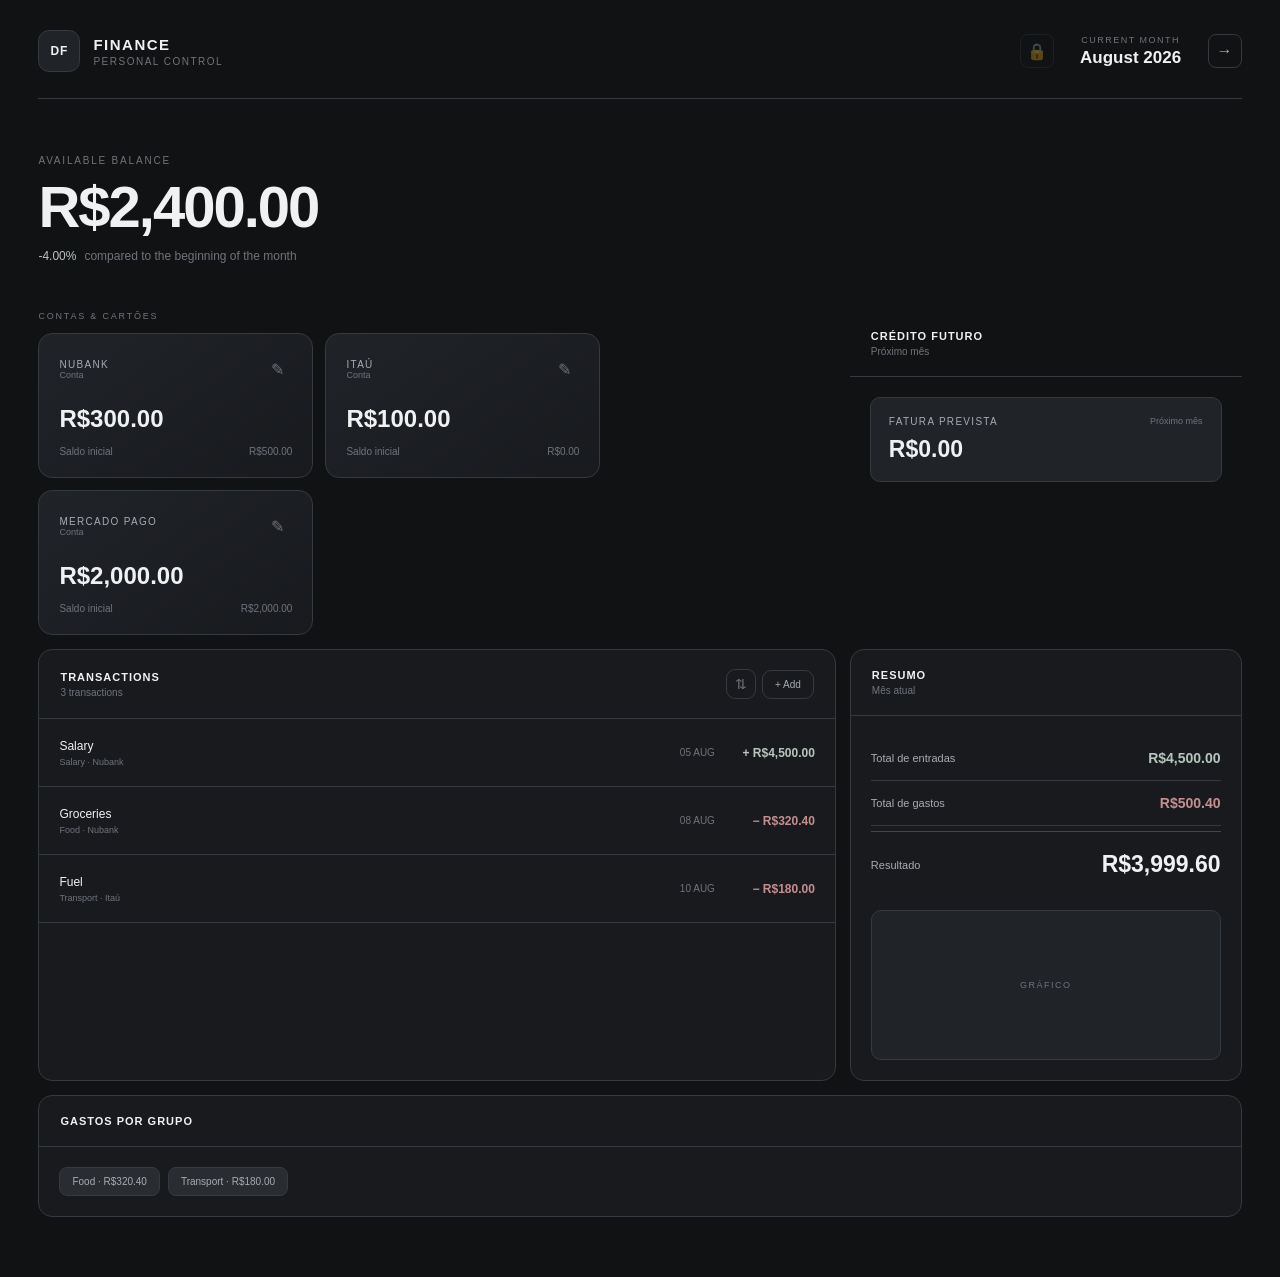
==== commit 23d1d06f: "layout css estrutura grid principal" ====
--- a/index.html
+++ b/index.html
@@ -1,6 +1,6 @@
 <!DOCTYPE html>
 
-<html lang="pt-BR">
+<html lang="en">
 
 <head>
 
--- a/css/layout.css
+++ b/css/layout.css
@@ -10,35 +10,66 @@
 
     padding: 30px 0 60px;
 
-}
-
-
-/* =========================
-   PAGE GRID
-========================= */
-
-.main-grid {
-
     display: grid;
 
     grid-template-columns:
-        minmax(0, 1.5fr)
-        minmax(300px, .8fr);
+        repeat(12, minmax(0, 1fr));
 
     gap: 14px;
-
-    margin-top: 28px;
 
 }
 
 
 /* =========================
-   PAGE SECTIONS
+   PAGE LAYOUT
 ========================= */
 
-.bottom-section {
+.section-header {
 
-    margin-top: 14px;
+    grid-column:
+        1 / -1;
+
+}
+
+.section-balance {
+
+    grid-column:
+        1 / -1;
+
+}
+
+.section-accounts {
+
+    grid-column:
+        1 / 9;
+
+}
+
+.section-credit {
+
+    grid-column:
+        9 / -1;
+
+}
+
+.section-transactions {
+
+    grid-column:
+        1 / 9;
+
+}
+
+.section-summary {
+
+    grid-column:
+        9 / -1;
+
+}
+
+.section-categories {
+
+    grid-column:
+        1 / -1;
 
 }
 
@@ -58,9 +89,13 @@
     }
 
 
-    .main-grid {
+    .section-accounts,
+    .section-credit,
+    .section-transactions,
+    .section-summary {
 
-        grid-template-columns: 1fr;
+        grid-column:
+            1 / -1;
 
     }
 
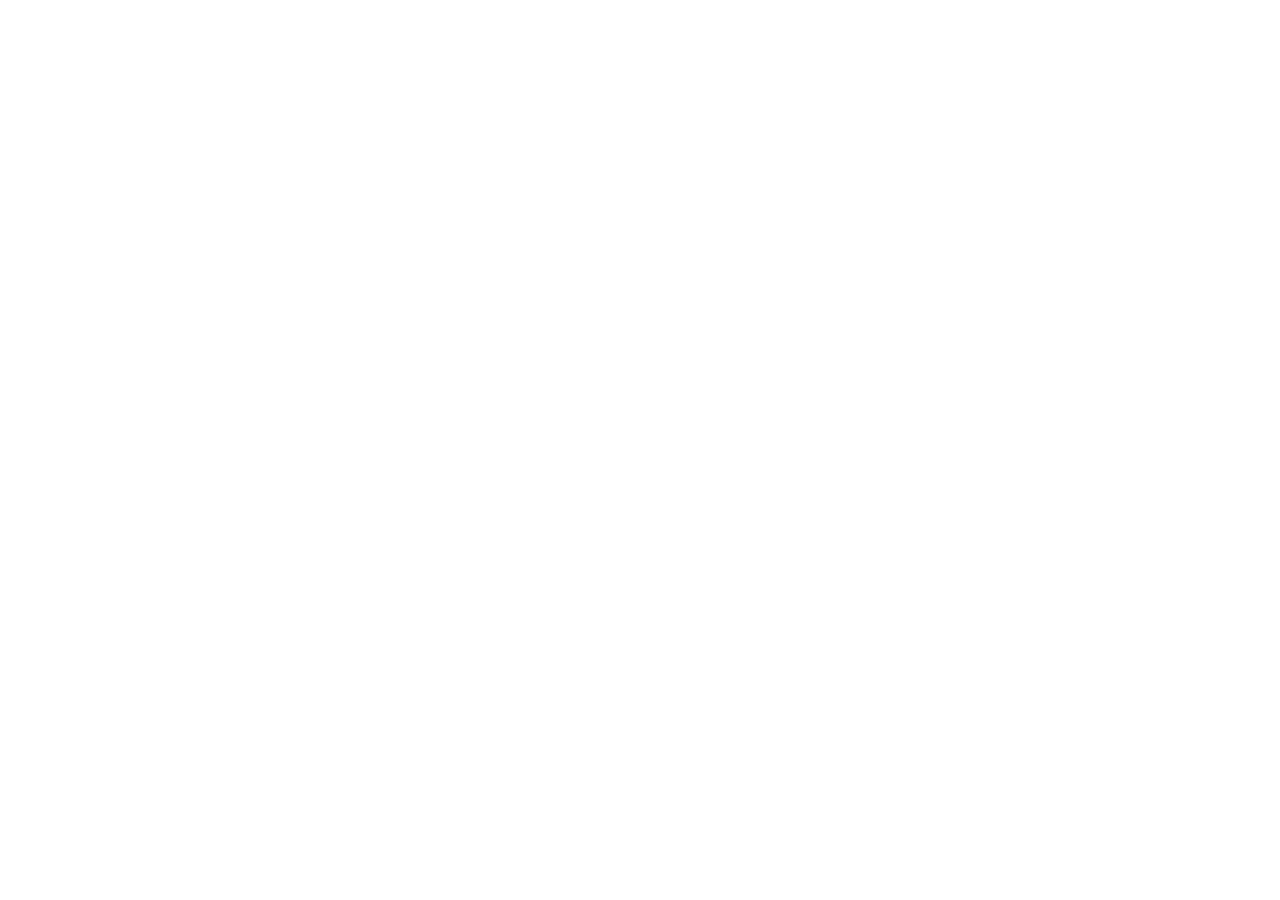
==== commit 5ffce976: "Initial commit" ====
--- a/index.html
+++ b/index.html
@@ -1,33 +1,17 @@
-<!DOCTYPE html>
+<!doctype html>
 
 <html lang="en">
+  <head>
+    <meta charset="UTF-8" />
 
-<head>
-
-    <meta charset="UTF-8">
-
-    <meta
-        name="viewport"
-        content="width=device-width, initial-scale=1.0"
-    >
+    <meta name="viewport" content="width=device-width, initial-scale=1.0" />
 
     <title>Dobberman Finance</title>
+  </head>
 
-    <link rel="stylesheet" href="./css/variables.css">
-    <link rel="stylesheet" href="./css/base.css">
-    <link rel="stylesheet" href="./css/layout.css">
+  <body>
+    <div id="app"></div>
 
-</head>
-
-<body>
-
-    <main id="app"></main>
-
-    <script
-        type="module"
-        src="./js/app.js"
-    ></script>
-
-</body>
-
-</html>+    <script type="module" src="./root/root.js"></script>
+  </body>
+</html>
